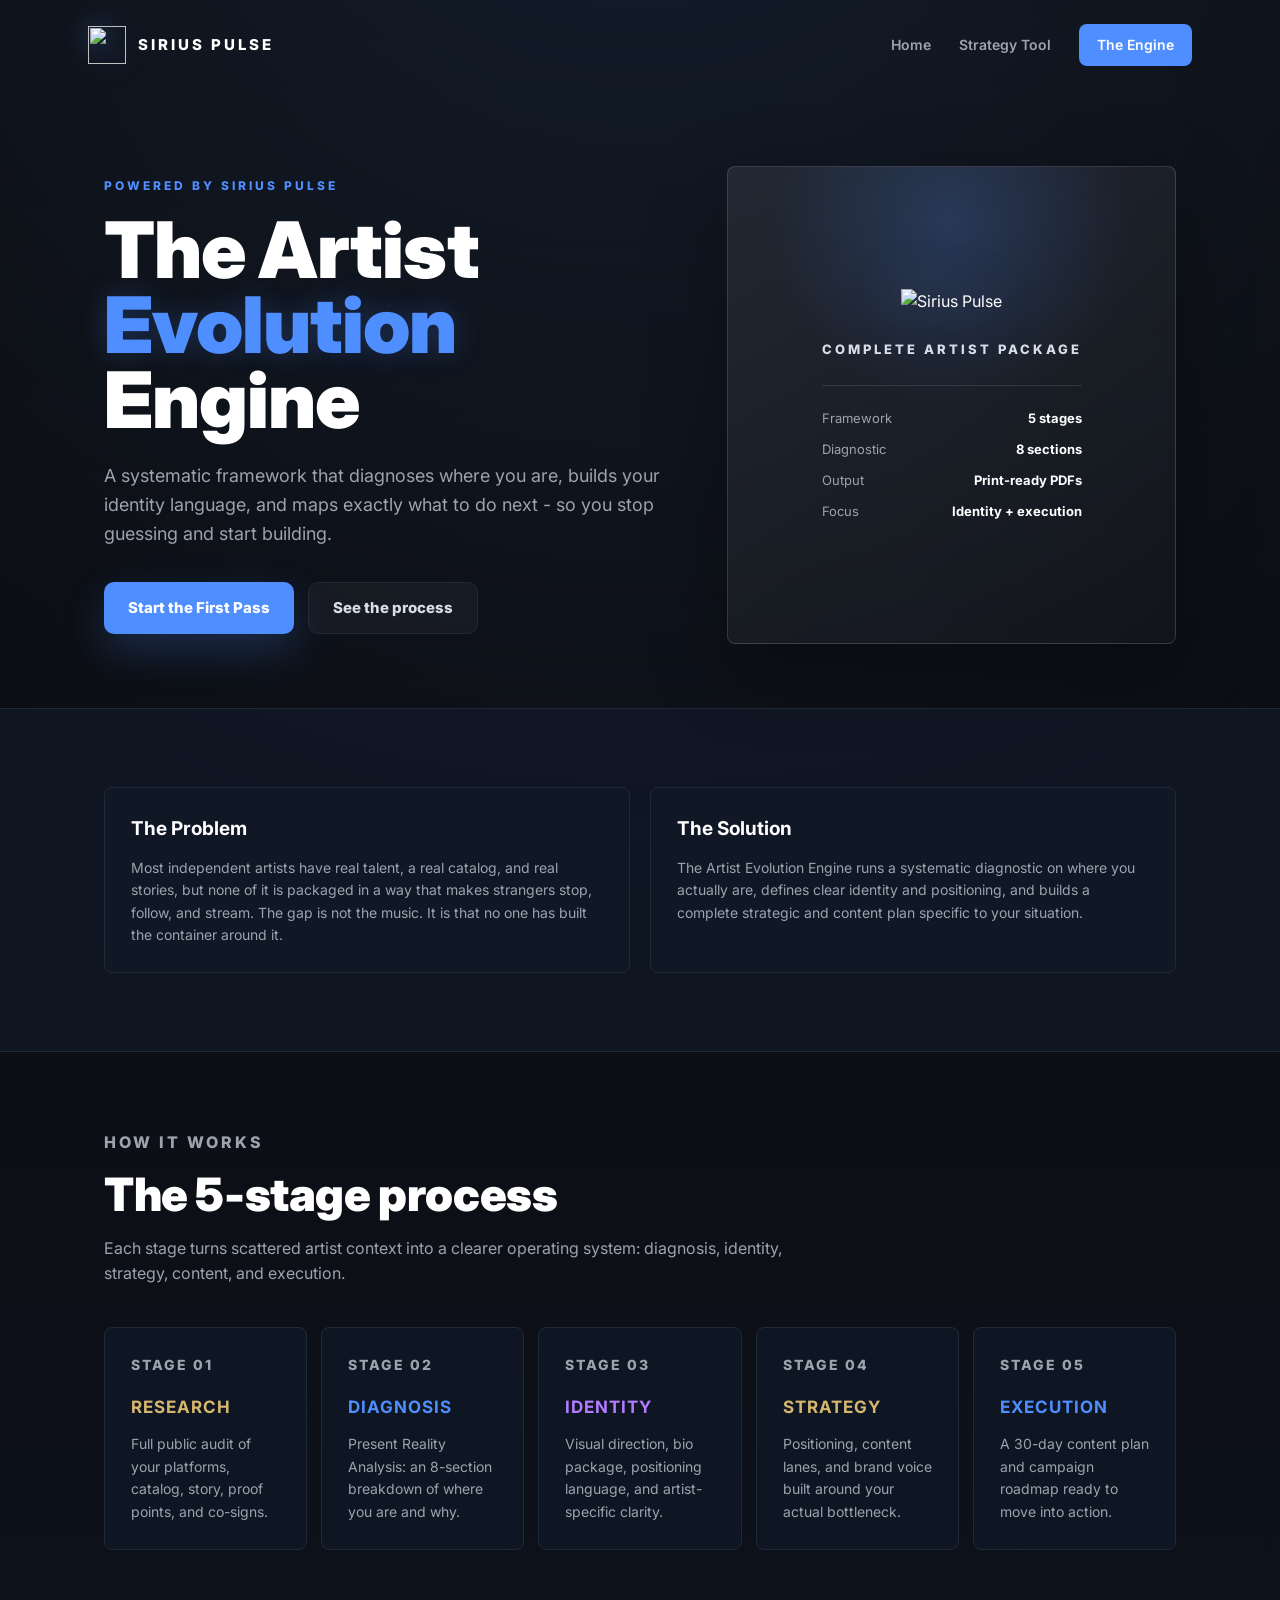
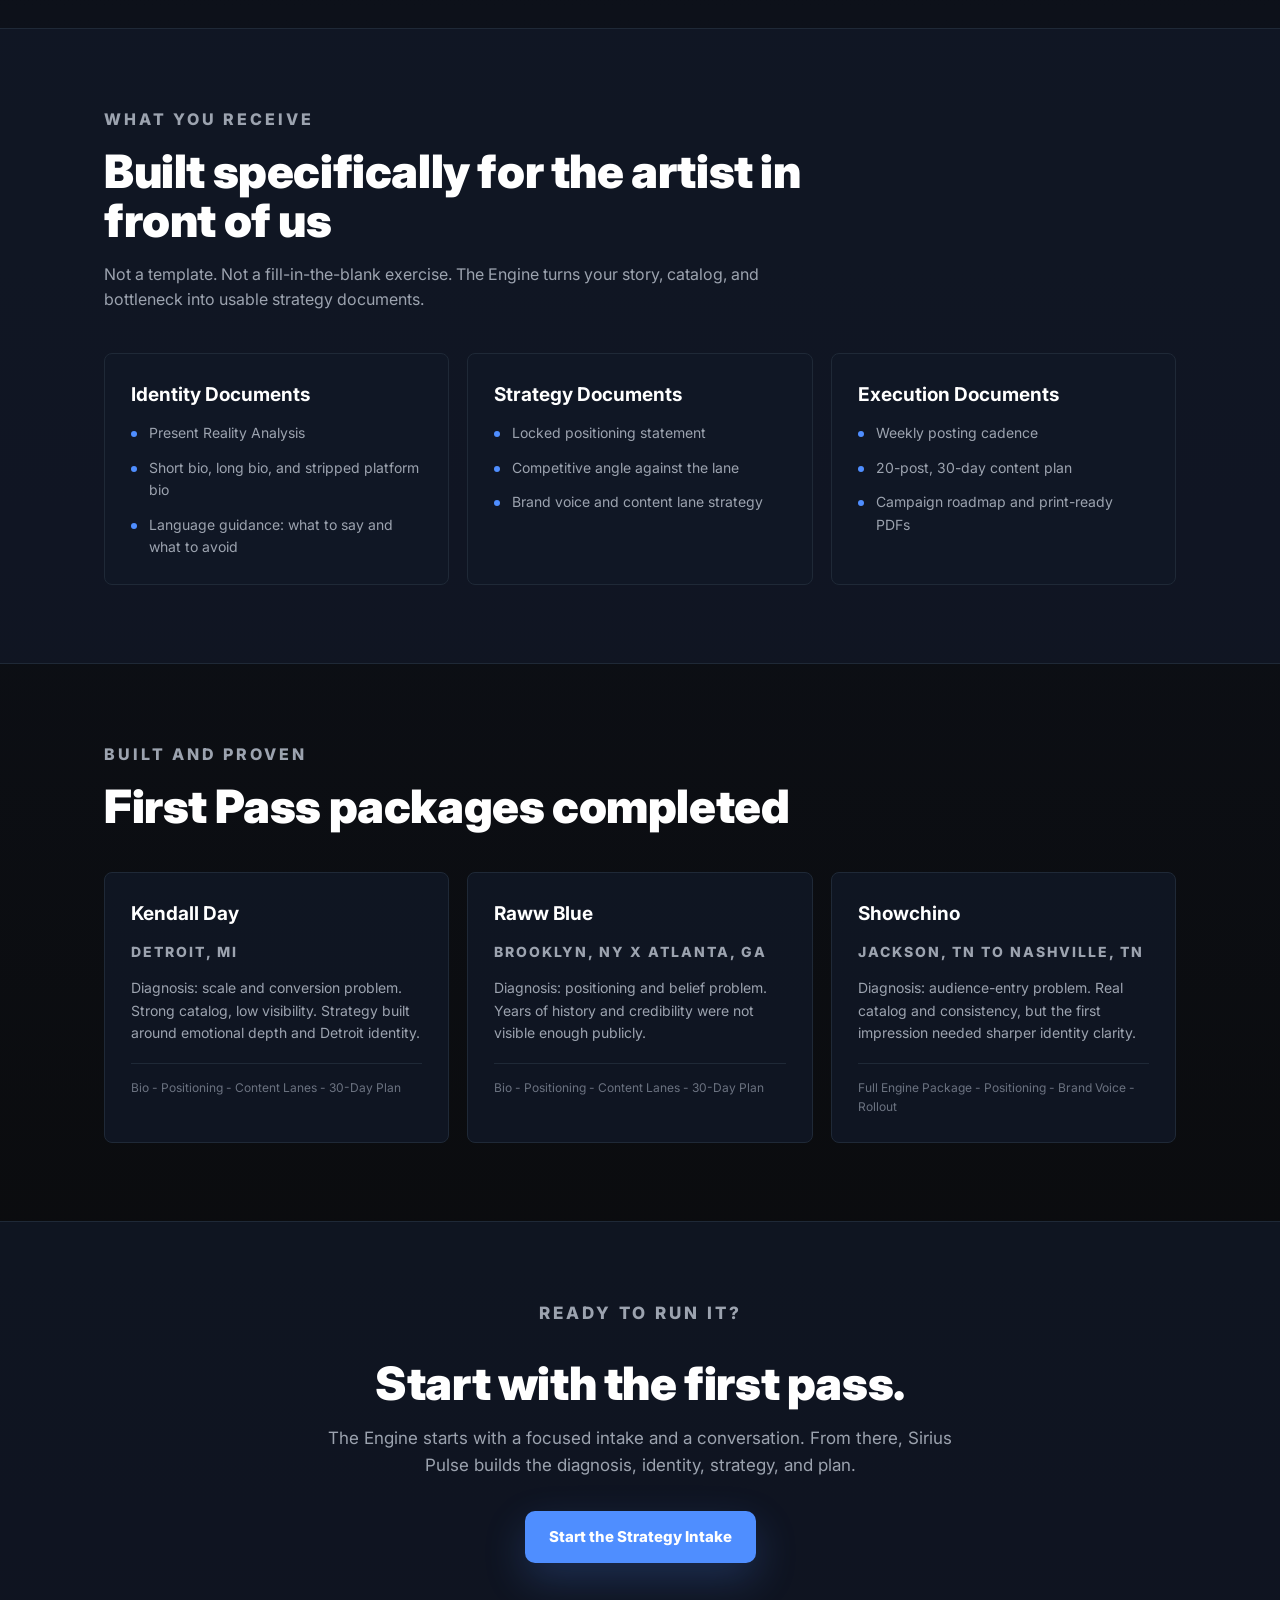
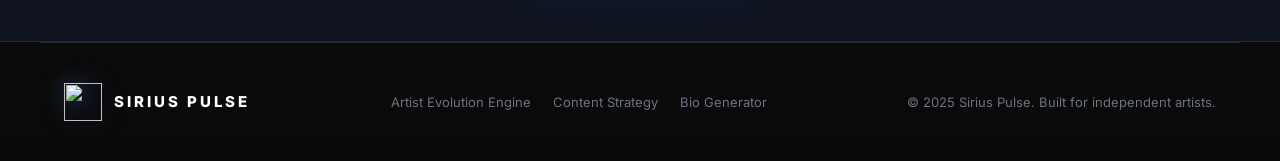
==== frontend/artist-evolution-engine.html @ 47612871 "Add Artist Evolution Engine page" ====
<!DOCTYPE html>
<html lang="en">
<head>
  <meta charset="UTF-8">
  <meta name="viewport" content="width=device-width, initial-scale=1.0">
  <title>The Artist Evolution Engine - Sirius Pulse</title>
  <meta name="description" content="A systematic artist development framework that diagnoses where you are, builds your identity language, and maps exactly what to do next.">
  <link rel="icon" href="/static/logo-mark.svg" type="image/svg+xml">
  <link rel="preconnect" href="https://fonts.googleapis.com">
  <link href="https://fonts.googleapis.com/css2?family=Inter:wght@400;500;600;700;800;900&display=swap" rel="stylesheet">
  <style>
    :root {
      --black: #0A0A0A;
      --surface: #111827;
      --surface-2: #151B27;
      --border: #1F2937;
      --blue: #4F8EFF;
      --blue-soft: rgba(79, 142, 255, 0.14);
      --silver: #D8DEE9;
      --white: #FFFFFF;
      --gray: #9CA3AF;
      --muted: #6B7280;
      --gold: #D7B66D;
      --violet: #B37BFF;
    }

    * { box-sizing: border-box; margin: 0; padding: 0; }

    body {
      background:
        radial-gradient(circle at 50% -10%, rgba(79, 142, 255, 0.16), transparent 34%),
        linear-gradient(180deg, #0A0A0A 0%, #0D111A 48%, #0A0A0A 100%);
      color: var(--white);
      font-family: 'Inter', sans-serif;
      min-height: 100vh;
      line-height: 1.6;
      overflow-x: hidden;
    }

    nav {
      display: flex;
      align-items: center;
      justify-content: space-between;
      padding: 24px 48px;
      max-width: 1200px;
      margin: 0 auto;
    }

    .logo {
      display: flex;
      align-items: center;
      gap: 12px;
      color: var(--white);
      text-decoration: none;
    }

    .logo-icon {
      width: 38px;
      height: 38px;
      object-fit: contain;
      filter: drop-shadow(0 0 12px rgba(79, 142, 255, 0.42));
    }

    .logo-name {
      font-size: 15px;
      font-weight: 800;
      letter-spacing: 3px;
    }

    .nav-links {
      display: flex;
      gap: 28px;
      align-items: center;
    }

    .nav-links a {
      color: var(--gray);
      font-size: 14px;
      font-weight: 600;
      text-decoration: none;
    }

    .nav-links a:hover { color: var(--white); }

    .nav-cta {
      background: var(--blue);
      color: var(--white) !important;
      border-radius: 8px;
      padding: 10px 18px;
    }

    .hero {
      max-width: 1120px;
      margin: 0 auto;
      padding: 76px 24px 64px;
      display: grid;
      grid-template-columns: minmax(0, 1.12fr) minmax(300px, 0.88fr);
      gap: 52px;
      align-items: center;
    }

    .eyebrow {
      color: var(--blue);
      font-size: 12px;
      font-weight: 800;
      letter-spacing: 3px;
      text-transform: uppercase;
      margin-bottom: 18px;
    }

    h1 {
      font-size: clamp(42px, 7vw, 78px);
      font-weight: 900;
      line-height: 0.96;
      letter-spacing: -1px;
      margin-bottom: 24px;
    }

    h1 span {
      color: var(--blue);
      text-shadow: 0 0 28px rgba(79, 142, 255, 0.24);
    }

    .hero-copy {
      color: var(--gray);
      font-size: 18px;
      max-width: 640px;
      margin-bottom: 34px;
    }

    .hero-actions {
      display: flex;
      flex-wrap: wrap;
      gap: 14px;
    }

    .btn-primary,
    .btn-secondary {
      border-radius: 10px;
      display: inline-flex;
      align-items: center;
      justify-content: center;
      min-height: 52px;
      padding: 0 24px;
      font-size: 15px;
      font-weight: 800;
      text-decoration: none;
    }

    .btn-primary {
      background: var(--blue);
      color: var(--white);
      box-shadow: 0 16px 42px rgba(79, 142, 255, 0.22);
    }

    .btn-secondary {
      background: rgba(255, 255, 255, 0.04);
      border: 1px solid var(--border);
      color: var(--silver);
    }

    .engine-panel {
      background: linear-gradient(145deg, rgba(255,255,255,0.075), rgba(255,255,255,0.025));
      border: 1px solid rgba(216, 222, 233, 0.16);
      border-radius: 8px;
      padding: 28px;
      position: relative;
      overflow: hidden;
      box-shadow: 0 24px 80px rgba(0, 0, 0, 0.32);
    }

    .engine-panel::before {
      content: "";
      position: absolute;
      inset: -1px;
      background: radial-gradient(circle at 50% 12%, rgba(79, 142, 255, 0.20), transparent 38%);
      pointer-events: none;
    }

    .panel-inner {
      position: relative;
      min-height: 420px;
      display: grid;
      place-items: center;
      text-align: center;
    }

    .panel-logo {
      width: 142px;
      height: 142px;
      filter: drop-shadow(0 0 28px rgba(79, 142, 255, 0.38));
      margin-bottom: 24px;
    }

    .panel-title {
      color: var(--silver);
      font-size: 13px;
      font-weight: 800;
      letter-spacing: 3px;
      text-transform: uppercase;
      margin-bottom: 18px;
    }

    .panel-metric {
      border-top: 1px solid rgba(216, 222, 233, 0.12);
      display: grid;
      gap: 10px;
      margin-top: 26px;
      padding-top: 22px;
      text-align: left;
    }

    .metric-row {
      display: flex;
      justify-content: space-between;
      gap: 18px;
      color: var(--gray);
      font-size: 13px;
    }

    .metric-row strong { color: var(--white); }

    .band {
      border-top: 1px solid var(--border);
      border-bottom: 1px solid var(--border);
      background: rgba(17, 24, 39, 0.78);
    }

    .section {
      max-width: 1120px;
      margin: 0 auto;
      padding: 78px 24px;
    }

    .section-head {
      max-width: 720px;
      margin-bottom: 40px;
    }

    .section-label {
      color: var(--blue);
      font-size: 12px;
      font-weight: 800;
      letter-spacing: 3px;
      text-transform: uppercase;
      margin-bottom: 14px;
    }

    h2 {
      font-size: clamp(30px, 4vw, 46px);
      line-height: 1.08;
      font-weight: 900;
      letter-spacing: -0.4px;
      margin-bottom: 16px;
    }

    .section-head p,
    .body-copy {
      color: var(--gray);
      font-size: 16px;
      max-width: 760px;
    }

    .split-grid {
      display: grid;
      grid-template-columns: repeat(2, minmax(0, 1fr));
      gap: 20px;
    }

    .info-card,
    .proof-card,
    .deliverable-card,
    .stage {
      background: rgba(17, 24, 39, 0.82);
      border: 1px solid var(--border);
      border-radius: 8px;
      padding: 26px;
    }

    .info-card h3,
    .deliverable-card h3,
    .proof-card h3 {
      font-size: 19px;
      margin-bottom: 12px;
    }

    .info-card p,
    .deliverable-card li,
    .proof-card p,
    .stage p {
      color: var(--gray);
      font-size: 14px;
    }

    .process-grid {
      display: grid;
      grid-template-columns: repeat(5, minmax(0, 1fr));
      gap: 14px;
    }

    .stage {
      min-height: 210px;
      display: flex;
      flex-direction: column;
    }

    .stage-num {
      color: var(--muted);
      font-size: 11px;
      font-weight: 800;
      letter-spacing: 2px;
      text-transform: uppercase;
      margin-bottom: 18px;
    }

    .stage h3 {
      color: var(--white);
      font-size: 17px;
      margin-bottom: 12px;
      text-transform: uppercase;
      letter-spacing: 1px;
    }

    .stage:nth-child(1) h3,
    .stage:nth-child(4) h3 { color: var(--gold); }
    .stage:nth-child(2) h3,
    .stage:nth-child(5) h3 { color: var(--blue); }
    .stage:nth-child(3) h3 { color: var(--violet); }

    .deliverable-grid,
    .proof-grid {
      display: grid;
      grid-template-columns: repeat(3, minmax(0, 1fr));
      gap: 18px;
    }

    ul {
      list-style: none;
      display: grid;
      gap: 12px;
    }

    li {
      position: relative;
      padding-left: 18px;
    }

    li::before {
      content: "";
      position: absolute;
      left: 0;
      top: 9px;
      width: 6px;
      height: 6px;
      border-radius: 50%;
      background: var(--blue);
    }

    .proof-city {
      color: var(--blue);
      font-size: 11px;
      font-weight: 800;
      letter-spacing: 2px;
      text-transform: uppercase;
      margin-bottom: 14px;
    }

    .proof-docs {
      border-top: 1px solid var(--border);
      color: var(--muted) !important;
      margin-top: 18px;
      padding-top: 14px;
      font-size: 12px !important;
    }

    .cta {
      text-align: center;
      max-width: 820px;
      margin: 0 auto;
    }

    .cta p {
      color: var(--gray);
      font-size: 17px;
      margin: 0 auto 32px;
      max-width: 640px;
    }

    footer {
      max-width: 1200px;
      margin: 0 auto;
      padding: 40px 24px;
      display: flex;
      align-items: center;
      justify-content: space-between;
      gap: 16px;
      flex-wrap: wrap;
      border-top: 1px solid var(--border);
    }

    footer p,
    footer a {
      color: var(--muted);
      font-size: 13px;
      text-decoration: none;
    }

    .footer-links {
      display: flex;
      gap: 22px;
      flex-wrap: wrap;
    }

    @media (max-width: 900px) {
      nav { padding: 20px 24px; }
      .nav-links { gap: 16px; }
      .hero,
      .split-grid,
      .deliverable-grid,
      .proof-grid {
        grid-template-columns: 1fr;
      }
      .process-grid { grid-template-columns: repeat(2, minmax(0, 1fr)); }
      .hero { padding-top: 42px; gap: 34px; }
    }

    @media (max-width: 640px) {
      nav {
        align-items: flex-start;
        gap: 18px;
        flex-direction: column;
      }
      .nav-links {
        width: 100%;
        justify-content: space-between;
        gap: 10px;
      }
      .nav-links a { font-size: 13px; }
      .nav-cta { padding: 9px 12px; }
      .hero { padding: 34px 20px 54px; }
      .section { padding: 58px 20px; }
      .process-grid { grid-template-columns: 1fr; }
      .panel-inner { min-height: 340px; }
      .panel-logo { width: 112px; height: 112px; }
      h1 { font-size: 42px; }
      footer { flex-direction: column; align-items: flex-start; }
    }
  </style>
</head>
<body>
  <nav>
    <a href="/" class="logo">
      <img class="logo-icon" src="/static/logo-mark.svg" alt="" aria-hidden="true">
      <span class="logo-name">SIRIUS PULSE</span>
    </a>
    <div class="nav-links">
      <a href="/">Home</a>
      <a href="/strategy">Strategy Tool</a>
      <a href="/artist-evolution-engine" class="nav-cta">The Engine</a>
    </div>
  </nav>

  <main>
    <section class="hero">
      <div>
        <p class="eyebrow">Powered by Sirius Pulse</p>
        <h1>The Artist <span>Evolution</span> Engine</h1>
        <p class="hero-copy">A systematic framework that diagnoses where you are, builds your identity language, and maps exactly what to do next - so you stop guessing and start building.</p>
        <div class="hero-actions">
          <a href="/strategy" class="btn-primary">Start the First Pass</a>
          <a href="#process" class="btn-secondary">See the process</a>
        </div>
      </div>

      <aside class="engine-panel" aria-label="Artist Evolution Engine summary">
        <div class="panel-inner">
          <div>
            <img class="panel-logo" src="/static/logo-mark.svg" alt="Sirius Pulse">
            <p class="panel-title">Complete Artist Package</p>
            <div class="panel-metric">
              <div class="metric-row"><span>Framework</span><strong>5 stages</strong></div>
              <div class="metric-row"><span>Diagnostic</span><strong>8 sections</strong></div>
              <div class="metric-row"><span>Output</span><strong>Print-ready PDFs</strong></div>
              <div class="metric-row"><span>Focus</span><strong>Identity + execution</strong></div>
            </div>
          </div>
        </div>
      </aside>
    </section>

    <section class="band">
      <div class="section">
        <div class="split-grid">
          <article class="info-card">
            <h3>The Problem</h3>
            <p>Most independent artists have real talent, a real catalog, and real stories, but none of it is packaged in a way that makes strangers stop, follow, and stream. The gap is not the music. It is that no one has built the container around it.</p>
          </article>
          <article class="info-card">
            <h3>The Solution</h3>
            <p>The Artist Evolution Engine runs a systematic diagnostic on where you actually are, defines clear identity and positioning, and builds a complete strategic and content plan specific to your situation.</p>
          </article>
        </div>
      </div>
    </section>

    <section class="section" id="process">
      <div class="section-head">
        <p class="section-label">How It Works</p>
        <h2>The 5-stage process</h2>
        <p>Each stage turns scattered artist context into a clearer operating system: diagnosis, identity, strategy, content, and execution.</p>
      </div>

      <div class="process-grid">
        <article class="stage">
          <p class="stage-num">Stage 01</p>
          <h3>Research</h3>
          <p>Full public audit of your platforms, catalog, story, proof points, and co-signs.</p>
        </article>
        <article class="stage">
          <p class="stage-num">Stage 02</p>
          <h3>Diagnosis</h3>
          <p>Present Reality Analysis: an 8-section breakdown of where you are and why.</p>
        </article>
        <article class="stage">
          <p class="stage-num">Stage 03</p>
          <h3>Identity</h3>
          <p>Visual direction, bio package, positioning language, and artist-specific clarity.</p>
        </article>
        <article class="stage">
          <p class="stage-num">Stage 04</p>
          <h3>Strategy</h3>
          <p>Positioning, content lanes, and brand voice built around your actual bottleneck.</p>
        </article>
        <article class="stage">
          <p class="stage-num">Stage 05</p>
          <h3>Execution</h3>
          <p>A 30-day content plan and campaign roadmap ready to move into action.</p>
        </article>
      </div>
    </section>

    <section class="band">
      <div class="section">
        <div class="section-head">
          <p class="section-label">What You Receive</p>
          <h2>Built specifically for the artist in front of us</h2>
          <p>Not a template. Not a fill-in-the-blank exercise. The Engine turns your story, catalog, and bottleneck into usable strategy documents.</p>
        </div>

        <div class="deliverable-grid">
          <article class="deliverable-card">
            <h3>Identity Documents</h3>
            <ul>
              <li>Present Reality Analysis</li>
              <li>Short bio, long bio, and stripped platform bio</li>
              <li>Language guidance: what to say and what to avoid</li>
            </ul>
          </article>
          <article class="deliverable-card">
            <h3>Strategy Documents</h3>
            <ul>
              <li>Locked positioning statement</li>
              <li>Competitive angle against the lane</li>
              <li>Brand voice and content lane strategy</li>
            </ul>
          </article>
          <article class="deliverable-card">
            <h3>Execution Documents</h3>
            <ul>
              <li>Weekly posting cadence</li>
              <li>20-post, 30-day content plan</li>
              <li>Campaign roadmap and print-ready PDFs</li>
            </ul>
          </article>
        </div>
      </div>
    </section>

    <section class="section">
      <div class="section-head">
        <p class="section-label">Built And Proven</p>
        <h2>First Pass packages completed</h2>
      </div>

      <div class="proof-grid">
        <article class="proof-card">
          <h3>Kendall Day</h3>
          <p class="proof-city">Detroit, MI</p>
          <p>Diagnosis: scale and conversion problem. Strong catalog, low visibility. Strategy built around emotional depth and Detroit identity.</p>
          <p class="proof-docs">Bio - Positioning - Content Lanes - 30-Day Plan</p>
        </article>
        <article class="proof-card">
          <h3>Raww Blue</h3>
          <p class="proof-city">Brooklyn, NY x Atlanta, GA</p>
          <p>Diagnosis: positioning and belief problem. Years of history and credibility were not visible enough publicly.</p>
          <p class="proof-docs">Bio - Positioning - Content Lanes - 30-Day Plan</p>
        </article>
        <article class="proof-card">
          <h3>Showchino</h3>
          <p class="proof-city">Jackson, TN to Nashville, TN</p>
          <p>Diagnosis: audience-entry problem. Real catalog and consistency, but the first impression needed sharper identity clarity.</p>
          <p class="proof-docs">Full Engine Package - Positioning - Brand Voice - Rollout</p>
        </article>
      </div>
    </section>

    <section class="band">
      <div class="section">
        <div class="cta">
          <p class="section-label">Ready To Run It?</p>
          <h2>Start with the first pass.</h2>
          <p>The Engine starts with a focused intake and a conversation. From there, Sirius Pulse builds the diagnosis, identity, strategy, and plan.</p>
          <a href="/strategy" class="btn-primary">Start the Strategy Intake</a>
        </div>
      </div>
    </section>
  </main>

  <footer>
    <a href="/" class="logo">
      <img class="logo-icon" src="/static/logo-mark.svg" alt="" aria-hidden="true">
      <span class="logo-name">SIRIUS PULSE</span>
    </a>
    <div class="footer-links">
      <a href="/artist-evolution-engine">Artist Evolution Engine</a>
      <a href="/strategy">Content Strategy</a>
      <a href="/bio">Bio Generator</a>
    </div>
    <p>© 2025 Sirius Pulse. Built for independent artists.</p>
  </footer>
</body>
</html>
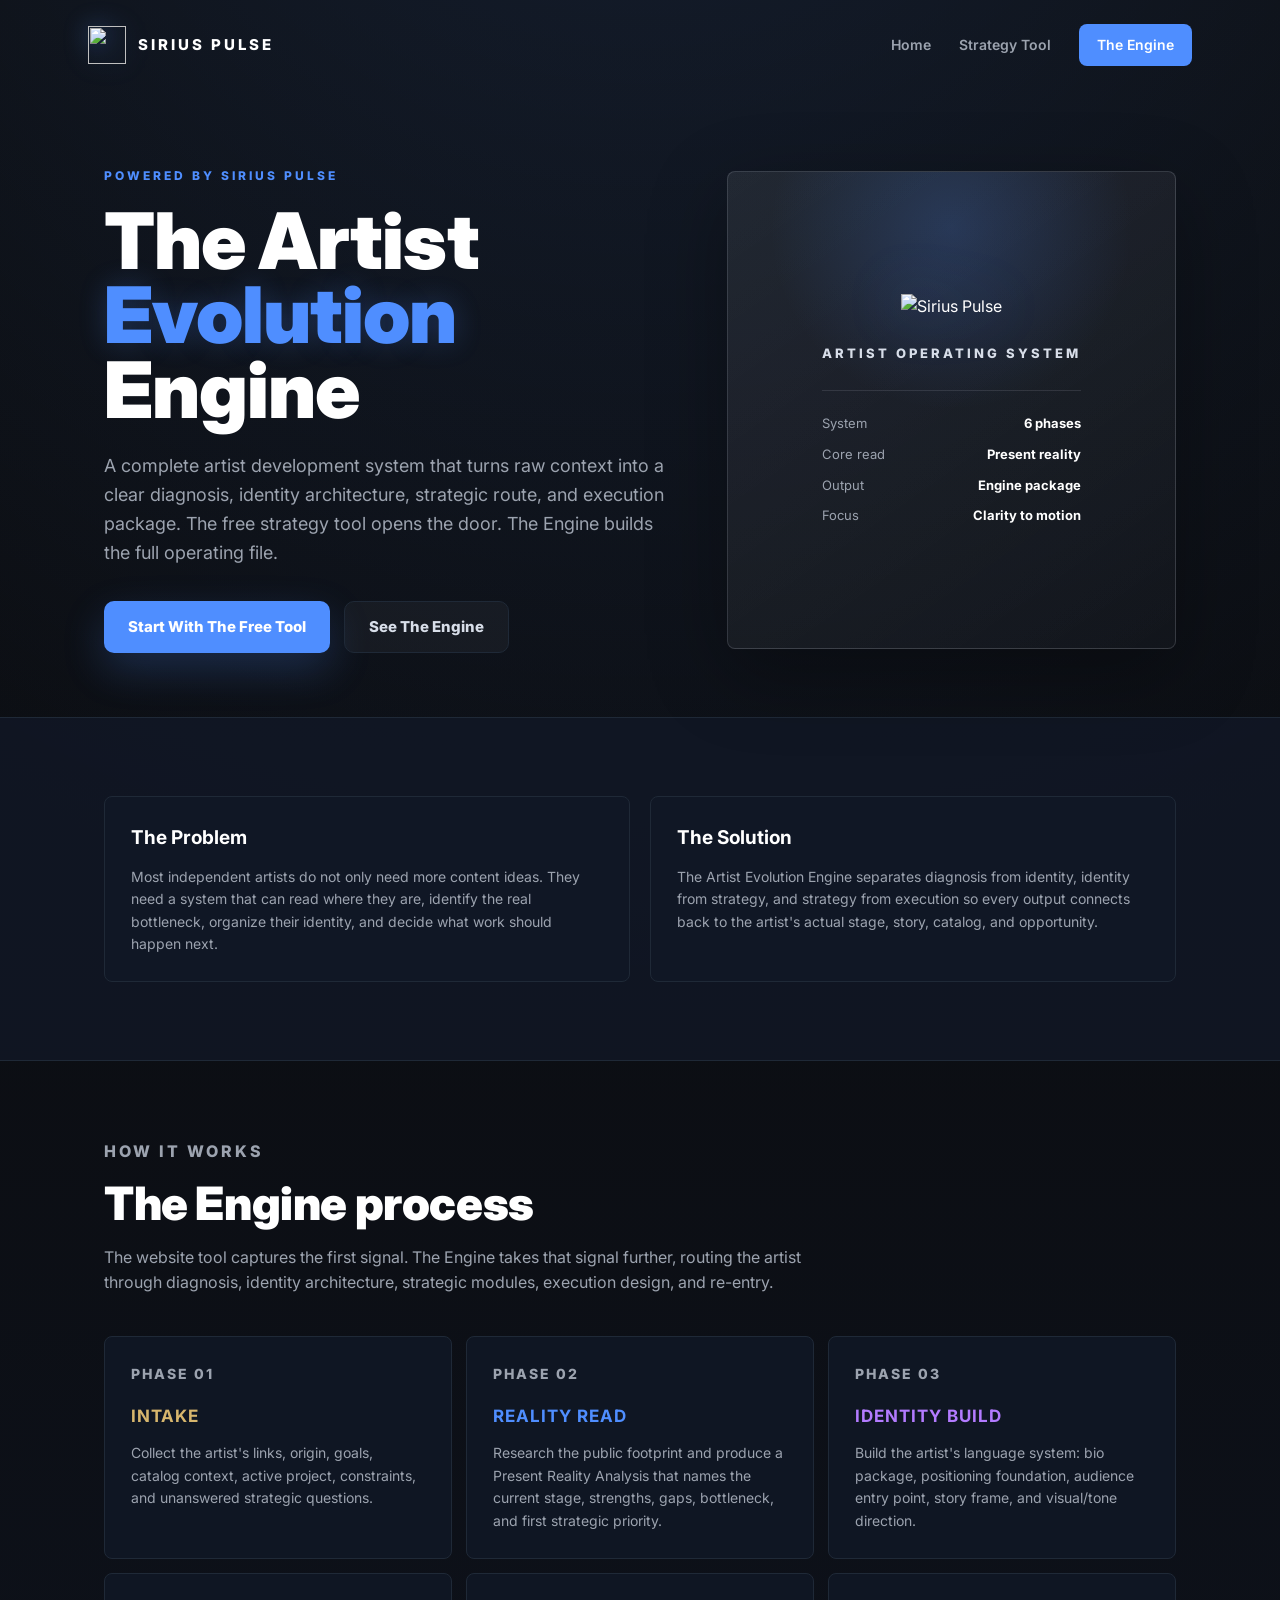
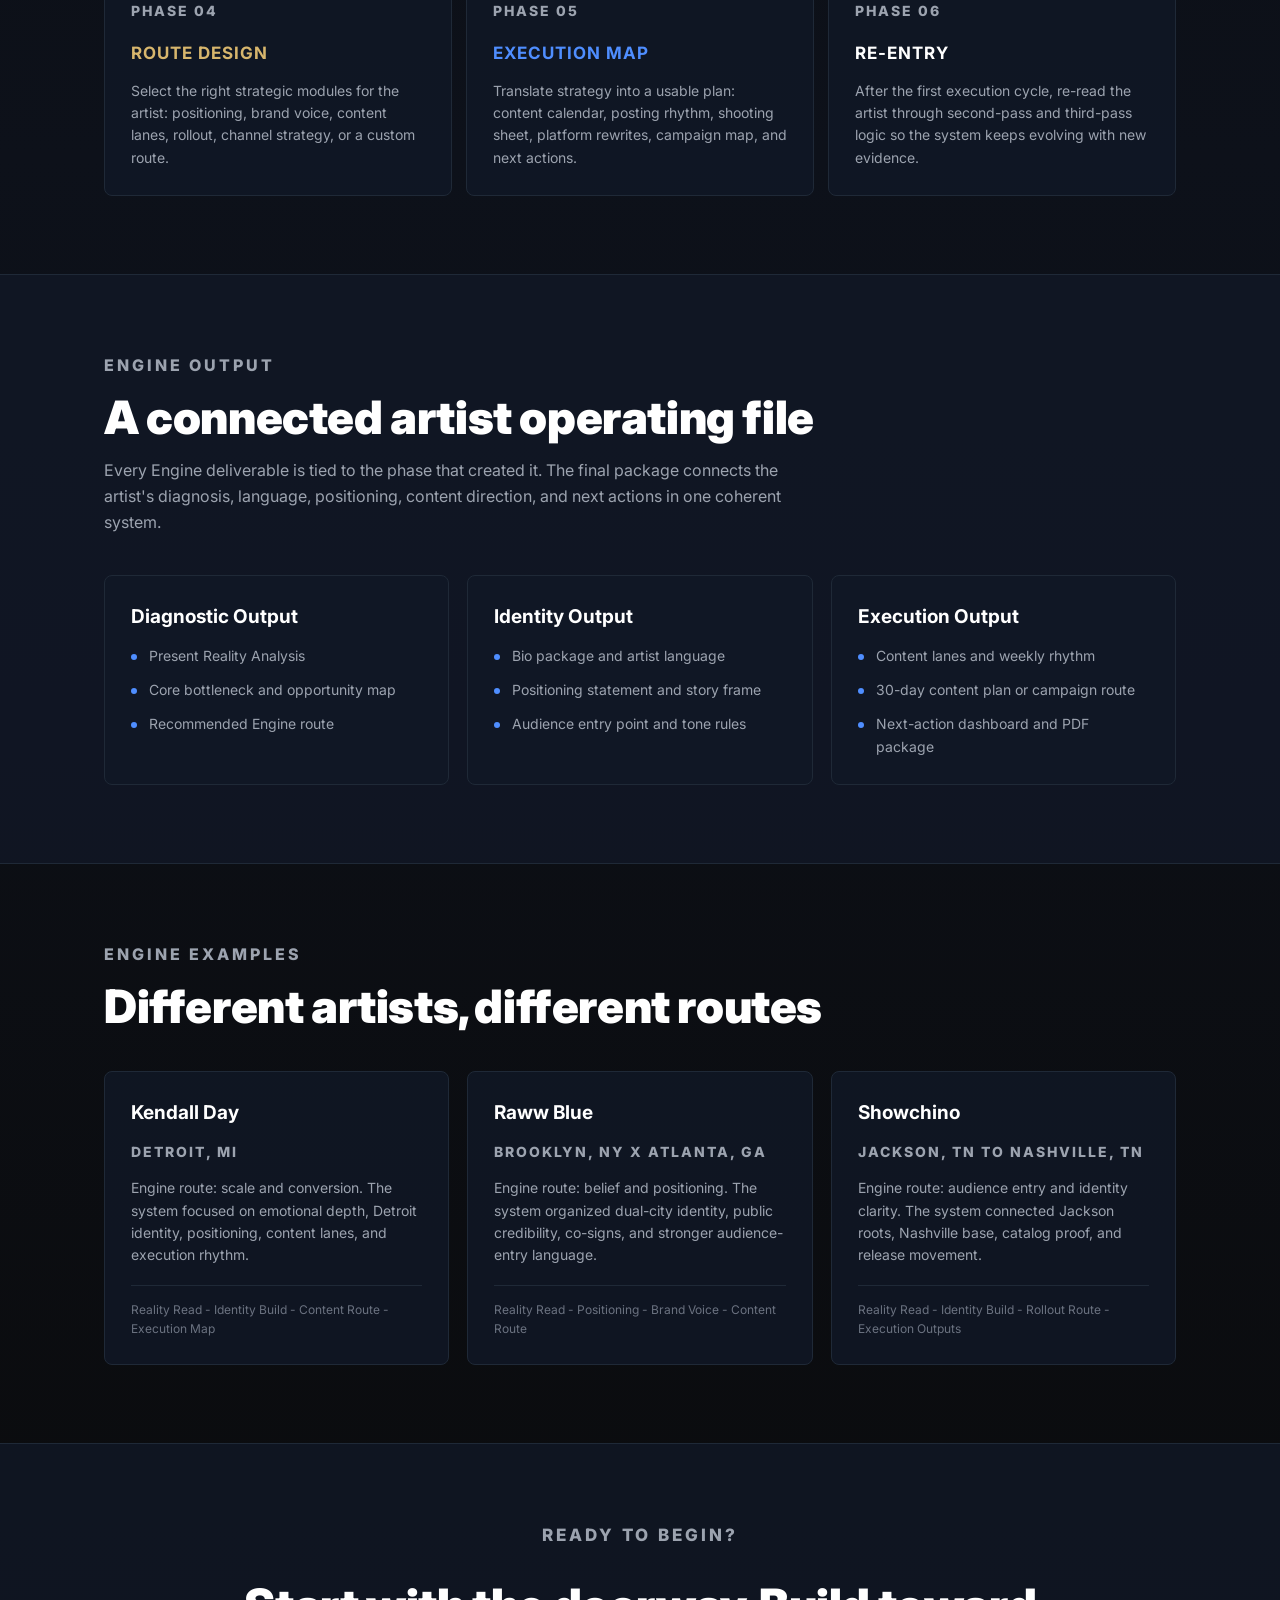
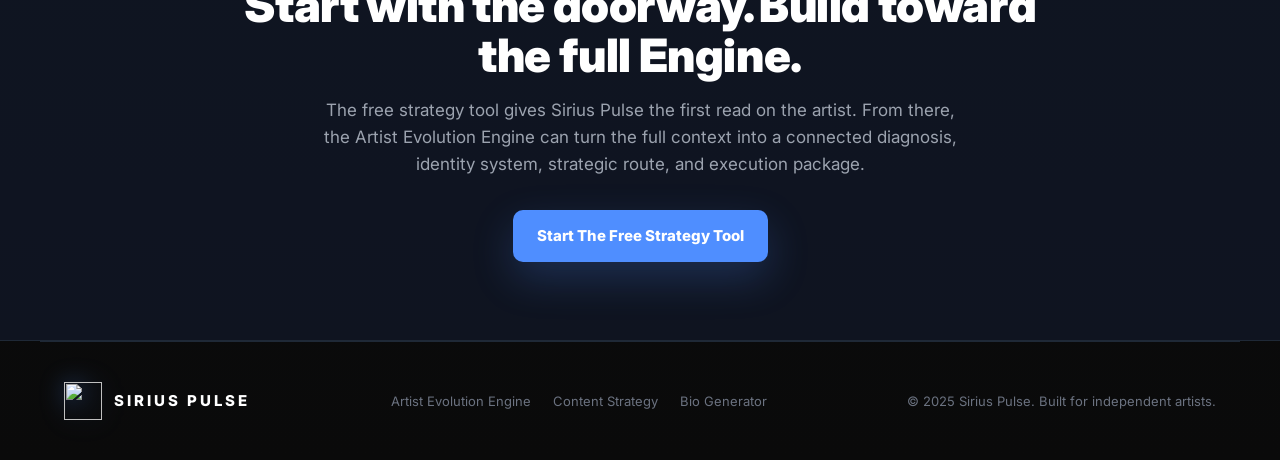
==== commit 52085563: "Refine Artist Evolution Engine page framing" ====
--- a/frontend/artist-evolution-engine.html
+++ b/frontend/artist-evolution-engine.html
@@ -294,7 +294,7 @@
 
     .process-grid {
       display: grid;
-      grid-template-columns: repeat(5, minmax(0, 1fr));
+      grid-template-columns: repeat(3, minmax(0, 1fr));
       gap: 14px;
     }
 
@@ -465,10 +465,10 @@
       <div>
         <p class="eyebrow">Powered by Sirius Pulse</p>
         <h1>The Artist <span>Evolution</span> Engine</h1>
-        <p class="hero-copy">A systematic framework that diagnoses where you are, builds your identity language, and maps exactly what to do next - so you stop guessing and start building.</p>
+        <p class="hero-copy">A complete artist development system that turns raw context into a clear diagnosis, identity architecture, strategic route, and execution package. The free strategy tool opens the door. The Engine builds the full operating file.</p>
         <div class="hero-actions">
-          <a href="/strategy" class="btn-primary">Start the First Pass</a>
-          <a href="#process" class="btn-secondary">See the process</a>
+          <a href="/strategy" class="btn-primary">Start With The Free Tool</a>
+          <a href="#process" class="btn-secondary">See The Engine</a>
         </div>
       </div>
 
@@ -476,12 +476,12 @@
         <div class="panel-inner">
           <div>
             <img class="panel-logo" src="/static/logo-mark.svg" alt="Sirius Pulse">
-            <p class="panel-title">Complete Artist Package</p>
+            <p class="panel-title">Artist Operating System</p>
             <div class="panel-metric">
-              <div class="metric-row"><span>Framework</span><strong>5 stages</strong></div>
-              <div class="metric-row"><span>Diagnostic</span><strong>8 sections</strong></div>
-              <div class="metric-row"><span>Output</span><strong>Print-ready PDFs</strong></div>
-              <div class="metric-row"><span>Focus</span><strong>Identity + execution</strong></div>
+              <div class="metric-row"><span>System</span><strong>6 phases</strong></div>
+              <div class="metric-row"><span>Core read</span><strong>Present reality</strong></div>
+              <div class="metric-row"><span>Output</span><strong>Engine package</strong></div>
+              <div class="metric-row"><span>Focus</span><strong>Clarity to motion</strong></div>
             </div>
           </div>
         </div>
@@ -493,11 +493,11 @@
         <div class="split-grid">
           <article class="info-card">
             <h3>The Problem</h3>
-            <p>Most independent artists have real talent, a real catalog, and real stories, but none of it is packaged in a way that makes strangers stop, follow, and stream. The gap is not the music. It is that no one has built the container around it.</p>
+            <p>Most independent artists do not only need more content ideas. They need a system that can read where they are, identify the real bottleneck, organize their identity, and decide what work should happen next.</p>
           </article>
           <article class="info-card">
             <h3>The Solution</h3>
-            <p>The Artist Evolution Engine runs a systematic diagnostic on where you actually are, defines clear identity and positioning, and builds a complete strategic and content plan specific to your situation.</p>
+            <p>The Artist Evolution Engine separates diagnosis from identity, identity from strategy, and strategy from execution so every output connects back to the artist's actual stage, story, catalog, and opportunity.</p>
           </article>
         </div>
       </div>
@@ -506,70 +506,75 @@
     <section class="section" id="process">
       <div class="section-head">
         <p class="section-label">How It Works</p>
-        <h2>The 5-stage process</h2>
-        <p>Each stage turns scattered artist context into a clearer operating system: diagnosis, identity, strategy, content, and execution.</p>
+        <h2>The Engine process</h2>
+        <p>The website tool captures the first signal. The Engine takes that signal further, routing the artist through diagnosis, identity architecture, strategic modules, execution design, and re-entry.</p>
       </div>
 
       <div class="process-grid">
         <article class="stage">
-          <p class="stage-num">Stage 01</p>
-          <h3>Research</h3>
-          <p>Full public audit of your platforms, catalog, story, proof points, and co-signs.</p>
+          <p class="stage-num">Phase 01</p>
+          <h3>Intake</h3>
+          <p>Collect the artist's links, origin, goals, catalog context, active project, constraints, and unanswered strategic questions.</p>
         </article>
         <article class="stage">
-          <p class="stage-num">Stage 02</p>
-          <h3>Diagnosis</h3>
-          <p>Present Reality Analysis: an 8-section breakdown of where you are and why.</p>
+          <p class="stage-num">Phase 02</p>
+          <h3>Reality Read</h3>
+          <p>Research the public footprint and produce a Present Reality Analysis that names the current stage, strengths, gaps, bottleneck, and first strategic priority.</p>
         </article>
         <article class="stage">
-          <p class="stage-num">Stage 03</p>
-          <h3>Identity</h3>
-          <p>Visual direction, bio package, positioning language, and artist-specific clarity.</p>
+          <p class="stage-num">Phase 03</p>
+          <h3>Identity Build</h3>
+          <p>Build the artist's language system: bio package, positioning foundation, audience entry point, story frame, and visual/tone direction.</p>
         </article>
         <article class="stage">
-          <p class="stage-num">Stage 04</p>
-          <h3>Strategy</h3>
-          <p>Positioning, content lanes, and brand voice built around your actual bottleneck.</p>
+          <p class="stage-num">Phase 04</p>
+          <h3>Route Design</h3>
+          <p>Select the right strategic modules for the artist: positioning, brand voice, content lanes, rollout, channel strategy, or a custom route.</p>
         </article>
         <article class="stage">
-          <p class="stage-num">Stage 05</p>
-          <h3>Execution</h3>
-          <p>A 30-day content plan and campaign roadmap ready to move into action.</p>
+          <p class="stage-num">Phase 05</p>
+          <h3>Execution Map</h3>
+          <p>Translate strategy into a usable plan: content calendar, posting rhythm, shooting sheet, platform rewrites, campaign map, and next actions.</p>
+        </article>
+        <article class="stage">
+          <p class="stage-num">Phase 06</p>
+          <h3>Re-Entry</h3>
+          <p>After the first execution cycle, re-read the artist through second-pass and third-pass logic so the system keeps evolving with new evidence.</p>
         </article>
       </div>
     </section>
 
-    <section class="band">
+    <section class="band" id="output">
       <div class="section">
         <div class="section-head">
-          <p class="section-label">What You Receive</p>
-          <h2>Built specifically for the artist in front of us</h2>
-          <p>Not a template. Not a fill-in-the-blank exercise. The Engine turns your story, catalog, and bottleneck into usable strategy documents.</p>
+          <p class="section-label">Engine Output</p>
+          <h2>A connected artist operating file</h2>
+          <p>Every Engine deliverable is tied to the phase that created it. The final package connects the artist's diagnosis, language, positioning, content direction, and next actions in one coherent system.</p>
         </div>
 
         <div class="deliverable-grid">
           <article class="deliverable-card">
-            <h3>Identity Documents</h3>
+            <h3>Diagnostic Output</h3>
             <ul>
               <li>Present Reality Analysis</li>
-              <li>Short bio, long bio, and stripped platform bio</li>
-              <li>Language guidance: what to say and what to avoid</li>
+              <li>Core bottleneck and opportunity map</li>
+              <li>Recommended Engine route</li>
             </ul>
           </article>
           <article class="deliverable-card">
-            <h3>Strategy Documents</h3>
+            <h3>Identity Output</h3>
             <ul>
-              <li>Locked positioning statement</li>
-              <li>Competitive angle against the lane</li>
-              <li>Brand voice and content lane strategy</li>
+              <li>Bio package and artist language</li>
+              <li>Positioning statement and story frame</li>
+              <li>Audience entry point and tone rules</li>
             </ul>
           </article>
           <article class="deliverable-card">
-            <h3>Execution Documents</h3>
+            <h3>Execution Output</h3>
             <ul>
-              <li>Weekly posting cadence</li>
-              <li>20-post, 30-day content plan</li>
-              <li>Campaign roadmap and print-ready PDFs</li>
+              <li>Content lanes and weekly rhythm</li>
+              <li>30-day content plan or campaign route</li>
+              <li>Next-action dashboard and PDF package</li>
             </ul>
           </article>
         </div>
@@ -578,28 +583,28 @@
 
     <section class="section">
       <div class="section-head">
-        <p class="section-label">Built And Proven</p>
-        <h2>First Pass packages completed</h2>
+        <p class="section-label">Engine Examples</p>
+        <h2>Different artists, different routes</h2>
       </div>
 
       <div class="proof-grid">
         <article class="proof-card">
           <h3>Kendall Day</h3>
           <p class="proof-city">Detroit, MI</p>
-          <p>Diagnosis: scale and conversion problem. Strong catalog, low visibility. Strategy built around emotional depth and Detroit identity.</p>
-          <p class="proof-docs">Bio - Positioning - Content Lanes - 30-Day Plan</p>
+          <p>Engine route: scale and conversion. The system focused on emotional depth, Detroit identity, positioning, content lanes, and execution rhythm.</p>
+          <p class="proof-docs">Reality Read - Identity Build - Content Route - Execution Map</p>
         </article>
         <article class="proof-card">
           <h3>Raww Blue</h3>
           <p class="proof-city">Brooklyn, NY x Atlanta, GA</p>
-          <p>Diagnosis: positioning and belief problem. Years of history and credibility were not visible enough publicly.</p>
-          <p class="proof-docs">Bio - Positioning - Content Lanes - 30-Day Plan</p>
+          <p>Engine route: belief and positioning. The system organized dual-city identity, public credibility, co-signs, and stronger audience-entry language.</p>
+          <p class="proof-docs">Reality Read - Positioning - Brand Voice - Content Route</p>
         </article>
         <article class="proof-card">
           <h3>Showchino</h3>
           <p class="proof-city">Jackson, TN to Nashville, TN</p>
-          <p>Diagnosis: audience-entry problem. Real catalog and consistency, but the first impression needed sharper identity clarity.</p>
-          <p class="proof-docs">Full Engine Package - Positioning - Brand Voice - Rollout</p>
+          <p>Engine route: audience entry and identity clarity. The system connected Jackson roots, Nashville base, catalog proof, and release movement.</p>
+          <p class="proof-docs">Reality Read - Identity Build - Rollout Route - Execution Outputs</p>
         </article>
       </div>
     </section>
@@ -607,10 +612,10 @@
     <section class="band">
       <div class="section">
         <div class="cta">
-          <p class="section-label">Ready To Run It?</p>
-          <h2>Start with the first pass.</h2>
-          <p>The Engine starts with a focused intake and a conversation. From there, Sirius Pulse builds the diagnosis, identity, strategy, and plan.</p>
-          <a href="/strategy" class="btn-primary">Start the Strategy Intake</a>
+          <p class="section-label">Ready To Begin?</p>
+          <h2>Start with the doorway. Build toward the full Engine.</h2>
+          <p>The free strategy tool gives Sirius Pulse the first read on the artist. From there, the Artist Evolution Engine can turn the full context into a connected diagnosis, identity system, strategic route, and execution package.</p>
+          <a href="/strategy" class="btn-primary">Start The Free Strategy Tool</a>
         </div>
       </div>
     </section>
